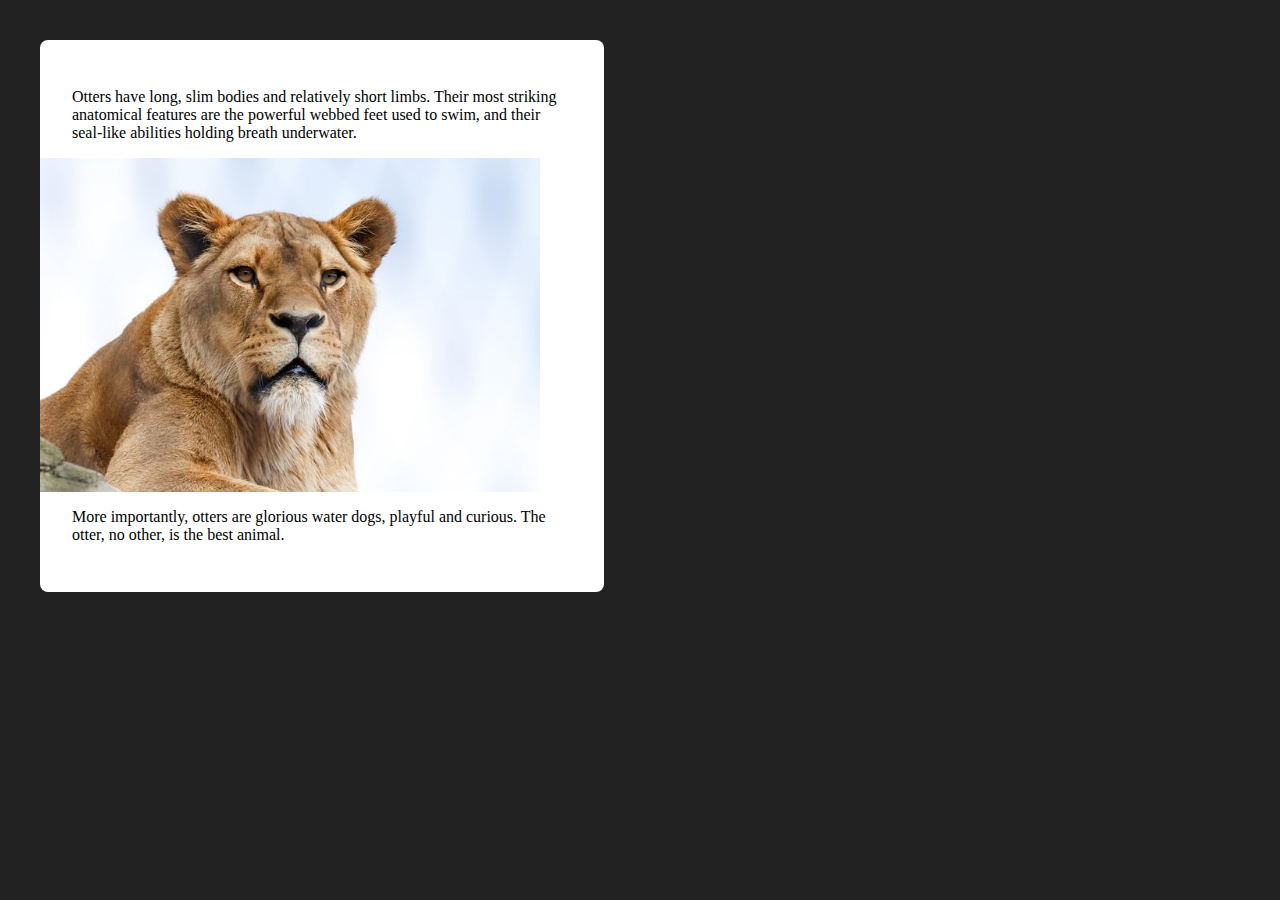
==== exercise2.html @ 9ce60022 "margin exercise  completed" ====
<!DOCTYPE html>
<html lang="en">
  <head>
    <meta charset="UTF-8" />
    <meta name="viewport" content="width=device-width, initial-scale=1.0" />
    <title>Exercise 2</title>
    <style>
      body {
        background: #222;
        padding: 32px;
      }

      .card {
        background-color: white;
        padding: 32px;
        width: 500px;
        border-radius: 8px;
      }

      img {
        display: block;
        width: 100%;
      }
      .image {
        margin-left: -32px;
        margin-right: -32px;
      }

      p,
      img {
        margin-bottom: 16px;
      }
    </style>
  </head>
  <body>
    <div class="card">
      <p>
        Otters have long, slim bodies and relatively short limbs. Their most
        striking anatomical features are the powerful webbed feet used to swim,
        and their seal-like abilities holding breath underwater.
      </p>
      <img class="image" alt="A cute otter in water" src="lion.jpg" />
      <p>
        More importantly, otters are glorious water dogs, playful and curious.
        The otter, no other, is the best animal.
      </p>
    </div>
  </body>
</html>
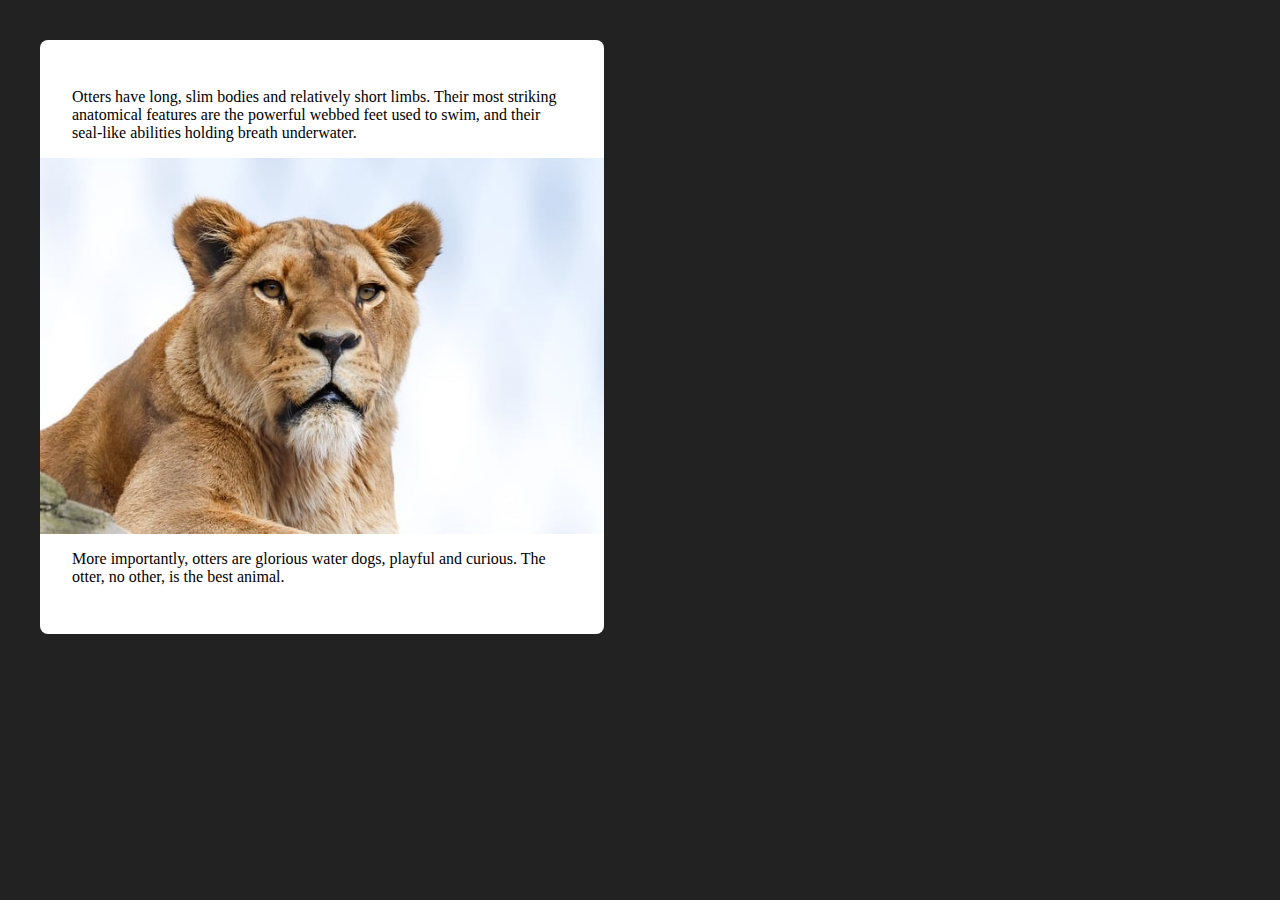
==== commit 19529f79: "margin exercise  completed" ====
--- a/exercise2.html
+++ b/exercise2.html
@@ -39,7 +39,9 @@
         striking anatomical features are the powerful webbed feet used to swim,
         and their seal-like abilities holding breath underwater.
       </p>
-      <img class="image" alt="A cute otter in water" src="lion.jpg" />
+      <div class="image">
+        <img alt="A cute otter in water" src="lion.jpg" />
+      </div>
       <p>
         More importantly, otters are glorious water dogs, playful and curious.
         The otter, no other, is the best animal.
